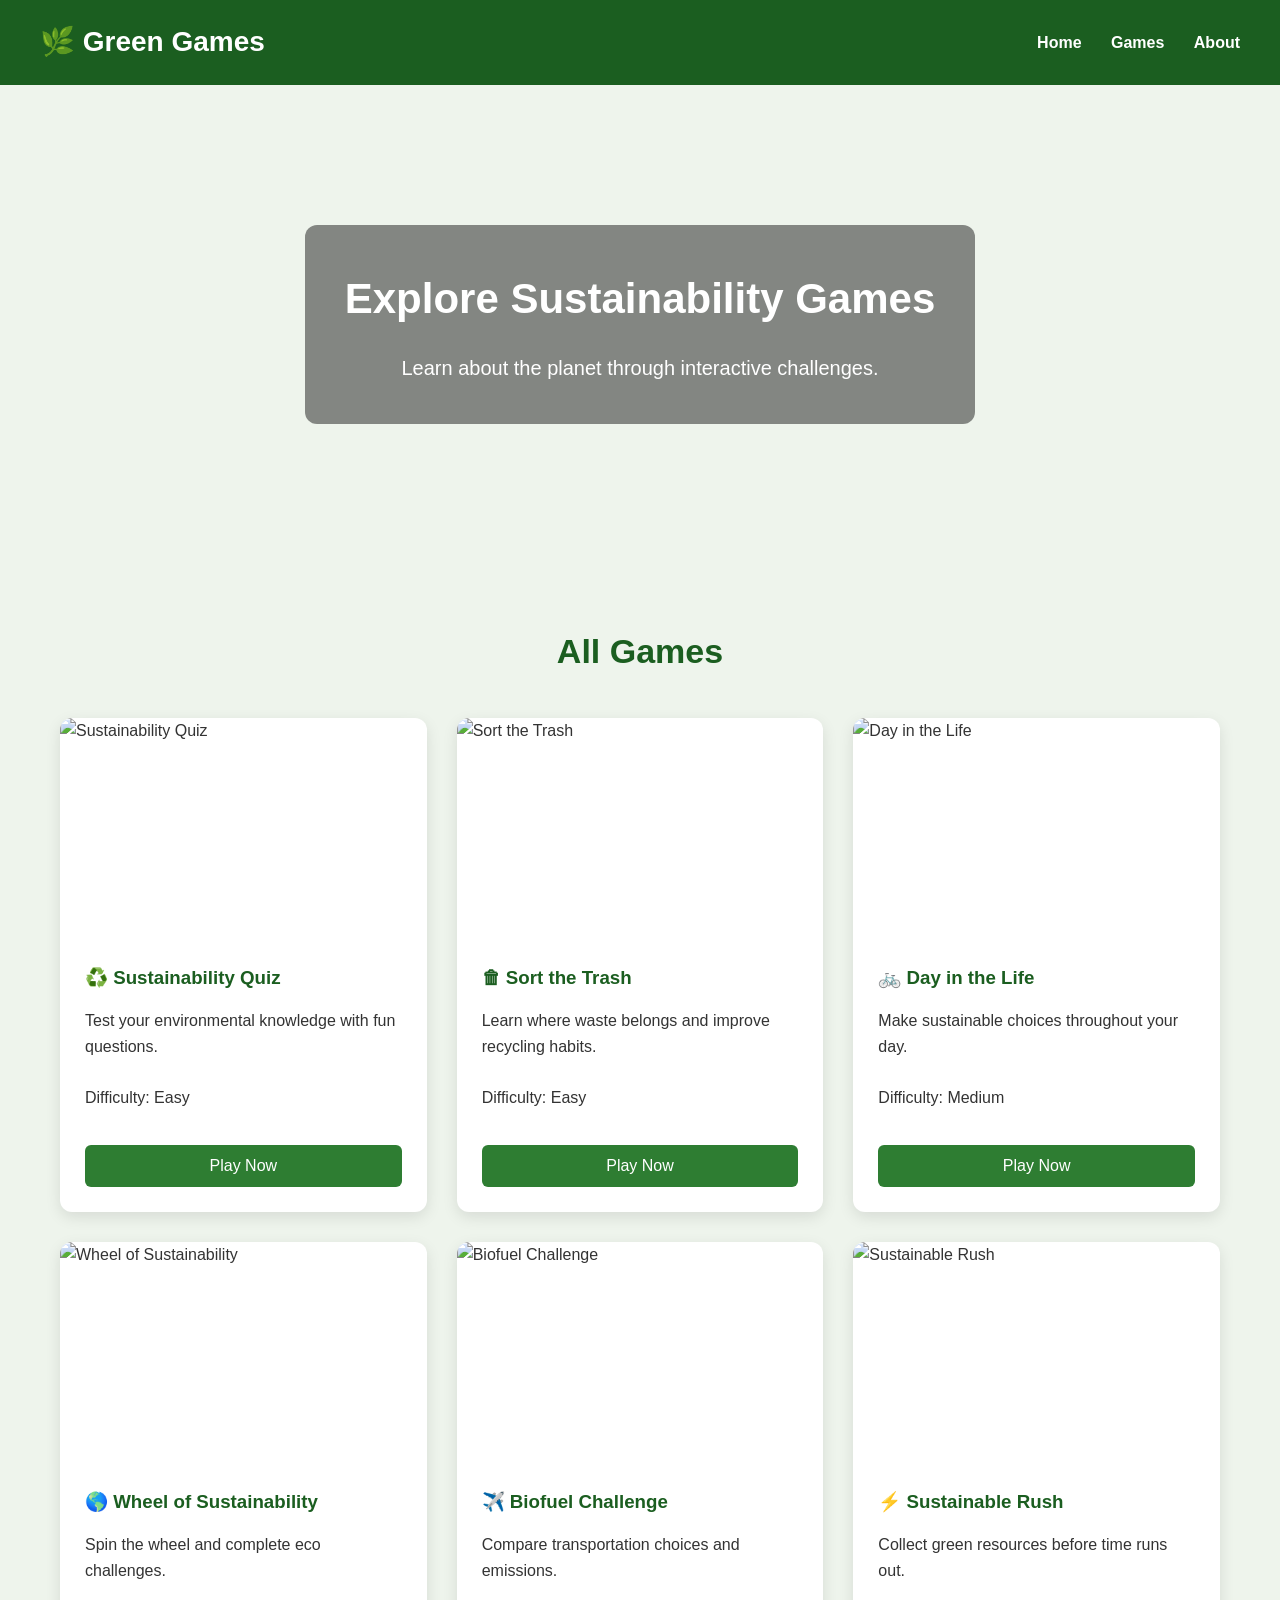
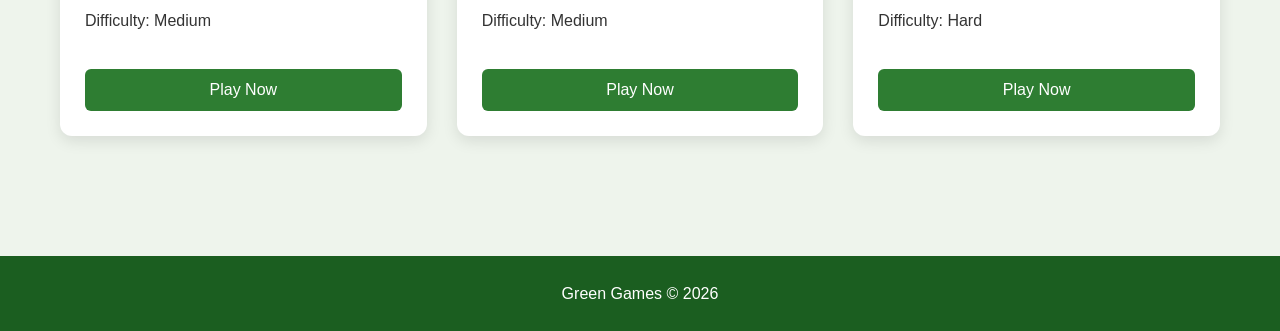
==== games.html @ 6623ba5f "Create dedicated games showcase page" ====
<!DOCTYPE html>
<html lang="en">

<head>

<meta charset="UTF-8">

<meta name="viewport" content="width=device-width, initial-scale=1.0">

<title>Games | Green Games</title>

<link rel="stylesheet" href="css/style.css">

</head>


<body>


<header>

<div class="container">

<h1>🌿 Green Games</h1>


<nav>

<a href="index.html">
Home
</a>

<a href="games.html">
Games
</a>

<a href="#">
About
</a>

</nav>


</div>

</header>





<section class="hero">

<div class="hero-overlay">


<h2>Explore Sustainability Games</h2>


<p>
Learn about the planet through interactive challenges.
</p>


</div>

</section>





<section class="games">


<h2>All Games</h2>



<div class="game-grid">



<!-- Sustainability Quiz -->

<div class="card">

<img src="https://images.unsplash.com/photo-1508514177221-188b1cf16e9d?w=800"
alt="Sustainability Quiz">


<div class="card-content">

<h3>♻️ Sustainability Quiz</h3>

<p>
Test your environmental knowledge with fun questions.
</p>


<p>
Difficulty: Easy
</p>


<a href="games/sustainability-quiz.html">

<button>
Play Now
</button>

</a>


</div>

</div>





<!-- Sort the Trash -->

<div class="card">

<img src="https://images.unsplash.com/photo-1605600659873-d808a13e4d2a?w=800"
alt="Sort the Trash">


<div class="card-content">


<h3>🗑 Sort the Trash</h3>


<p>
Learn where waste belongs and improve recycling habits.
</p>


<p>
Difficulty: Easy
</p>


<a href="games/sort-trash.html">

<button>
Play Now
</button>

</a>


</div>

</div>





<!-- Day in the Life -->

<div class="card">

<img src="https://images.unsplash.com/photo-1516939884455-1445c8652f83?w=800"
alt="Day in the Life">


<div class="card-content">


<h3>🚲 Day in the Life</h3>


<p>
Make sustainable choices throughout your day.
</p>


<p>
Difficulty: Medium
</p>


<a href="games/day-life.html">

<button>
Play Now
</button>

</a>


</div>

</div>






<!-- Wheel -->

<div class="card">

<img src="https://images.unsplash.com/photo-1469474968028-56623f02e42e?w=800"
alt="Wheel of Sustainability">


<div class="card-content">


<h3>🌎 Wheel of Sustainability</h3>


<p>
Spin the wheel and complete eco challenges.
</p>


<p>
Difficulty: Medium
</p>


<a href="games/sustainability-wheel.html">

<button>
Play Now
</button>

</a>


</div>

</div>






<!-- Biofuel -->

<div class="card">

<img src="https://images.unsplash.com/photo-1473341304170-971dccb5ac1e?w=800"
alt="Biofuel Challenge">


<div class="card-content">


<h3>✈️ Biofuel Challenge</h3>


<p>
Compare transportation choices and emissions.
</p>


<p>
Difficulty: Medium
</p>


<a href="games/biofuel-challenge.html">

<button>
Play Now
</button>

</a>


</div>

</div>







<!-- Sustainable Rush -->

<div class="card">

<img src="https://images.unsplash.com/photo-1500530855697-b586d89ba3ee?w=800"
alt="Sustainable Rush">


<div class="card-content">


<h3>⚡ Sustainable Rush</h3>


<p>
Collect green resources before time runs out.
</p>


<p>
Difficulty: Hard
</p>


<a href="games/sustainable-rush.html">

<button>
Play Now
</button>

</a>


</div>

</div>




</div>


</section>





<footer>

Green Games © 2026

</footer>



</body>

</html>
---- css/style.css ----
/* RESET */

* {

    margin:0;

    padding:0;

    box-sizing:border-box;

}



body {

    font-family:Arial, Helvetica, sans-serif;

    background:#eef4ec;

    color:#333;

    line-height:1.6;

}



/* HEADER */

header {

    background:#1b5e20;

    color:white;

    padding:20px 40px;

    position:sticky;

    top:0;

    z-index:1000;

}



.container {

    display:flex;

    justify-content:space-between;

    align-items:center;

}



header h1 {

    font-size:28px;

}



nav a {

    color:white;

    text-decoration:none;

    margin-left:25px;

    font-weight:bold;

}



nav a:hover {

    color:#c8f7c5;

}



/* HERO */

.hero {

    background-image:url('https://images.unsplash.com/photo-1441974231531-c6227db76b6e?w=1600');

    background-size:cover;

    background-position:center;

    text-align:center;

    padding:140px 20px;

    color:white;

}



.hero-overlay {

    background:rgba(0,0,0,.45);

    display:inline-block;

    padding:40px;

    border-radius:12px;

}



.hero h2 {

    font-size:42px;

    margin-bottom:20px;

}



.hero p {

    font-size:20px;

    max-width:700px;

}



.hero-button {

    display:inline-block;

    margin-top:25px;

    padding:14px 30px;

    background:#2e7d32;

    color:white;

    text-decoration:none;

    border-radius:8px;

    font-weight:bold;

}



.hero-button:hover {

    background:#1b5e20;

}



/* GAMES SECTION */

.games {

    padding:60px;

}



.games h2 {

    text-align:center;

    color:#1b5e20;

    font-size:34px;

    margin-bottom:40px;

}



.game-grid {

    display:grid;

    grid-template-columns:repeat(auto-fit,minmax(280px,1fr));

    gap:30px;

}



/* GAME CARDS */

.card {

    background:white;

    border-radius:12px;

    overflow:hidden;

    box-shadow:0 5px 15px rgba(0,0,0,.1);

    transition:.3s;

}



.card:hover {

    transform:translateY(-8px);

    box-shadow:0 10px 20px rgba(0,0,0,.15);

}



.card img {

    width:100%;

    height:220px;

    object-fit:cover;

    display:block;

}



.card-content {

    padding:25px;

}



.card h3 {

    color:#1b5e20;

    margin-bottom:15px;

}



.card p {

    margin-bottom:25px;

}



/* BUTTONS */

button {

    width:100%;

    background:#2e7d32;

    color:white;

    border:none;

    padding:12px 25px;

    border-radius:6px;

    cursor:pointer;

    font-size:16px;

    margin-top:10px;

}



button:hover {

    background:#1b5e20;

}



button:disabled {

    cursor:not-allowed;

}



/* ABOUT SECTION */

.about {

    background:white;

    text-align:center;

    padding:60px 20px;

}



.about h2 {

    color:#1b5e20;

    margin-bottom:20px;

}



.about p {

    max-width:800px;

    margin:auto;

}



/* QUIZ GAME */

.quiz {

    padding:60px 20px;

    text-align:center;

}



.quiz-box {

    max-width:700px;

    margin:auto;

    background:white;

    padding:40px;

    border-radius:12px;

    box-shadow:0 5px 15px rgba(0,0,0,.1);

}



#progress {

    color:#2e7d32;

    margin-bottom:20px;

    font-size:18px;

}



#question {

    color:#1b5e20;

    margin-bottom:30px;

}



#answers button {

    display:block;

    width:80%;

    margin:15px auto;

}



#result {

    margin:25px;

    font-size:20px;

    font-weight:bold;

    color:#1b5e20;

}



/* FOOTER */

footer {

    background:#1b5e20;

    color:white;

    text-align:center;

    padding:25px;

    margin-top:60px;

}



/* MOBILE DESIGN */

@media(max-width:700px){


    .container {

        flex-direction:column;

        gap:15px;

    }



    nav a {

        margin:0 10px;

    }



    .hero {

        padding:100px 20px;

    }



    .hero h2 {

        font-size:32px;

    }



    .games {

        padding:30px 20px;

    }



    .quiz-box {

        padding:25px;

    }


}#score {

    color:#555;

    margin-bottom:20px;

}/* SORT THE TRASH GAME */


#trash-score {

    color:#2e7d32;

    margin-bottom:20px;

}



#trash-item {

    color:#1b5e20;

    font-size:32px;

    margin-bottom:20px;

}



.trash-question {

    font-size:20px;

    margin-bottom:25px;

}



#trash-image {

    font-size:90px;

    margin:30px;

}



#trash-options button {

    display:block;

    width:80%;

    margin:15px auto;

}



#trash-result {

    margin:25px;

    font-size:20px;

    font-weight:bold;

    color:#1b5e20;

}/* DAY IN THE LIFE GAME */


#day-title {

    color:#1b5e20;

    margin-bottom:20px;

}



#day-question {

    font-size:20px;

    margin-bottom:30px;

}



#day-options button {

    display:block;

    width:80%;

    margin:15px auto;

}



#day-score {

    color:#2e7d32;

    margin-bottom:20px;

}



#day-result {

    margin:25px;

    font-weight:bold;

    font-size:20px;

}/* WHEEL GAME */


#wheel {

width:200px;

height:200px;

margin:30px auto;

border-radius:50%;

background:

conic-gradient(

#66bb6a,

#ffee58,

#42a5f5,

#ef5350,

#66bb6a

);


display:flex;

align-items:center;

justify-content:center;

font-size:70px;

border:8px solid #1b5e20;

}



.spin-animation {

animation:spin 1s ease;

}



@keyframes spin {


from {

transform:rotate(0deg);

}


to {

transform:rotate(720deg);

}


}



#wheel-score {

color:#2e7d32;

margin-bottom:20px;

}



#challenge {

color:#1b5e20;

margin:25px;

}/* BIOFUEL GAME */


#fuel-score {

color:#2e7d32;

margin-bottom:20px;

}



#fuel-question {

color:#1b5e20;

margin-bottom:25px;

}



#fuel-options button {

display:block;

width:80%;

margin:15px auto;

}



#fuel-result {

font-size:20px;

font-weight:bold;

margin:25px;

}/* SUSTAINABLE RUSH */


#rush-score,
#rush-time {

color:#2e7d32;

margin-bottom:15px;

}



#rush-area {

position:relative;

height:350px;

background:#eef4ec;

border-radius:12px;

overflow:hidden;

margin:25px 0;

}



.rush-good,
.rush-bad {

position:absolute;

font-size:45px;

cursor:pointer;

animation:float 1.5s linear;

}



@keyframes float {


from {

transform:translateY(0);

}


to {

transform:translateY(-20px);

}


}



#rush-result {

font-size:22px;

font-weight:bold;

margin:20px;

}.card a {

    text-decoration:none;

}



.card button {

    margin-top:10px;

}
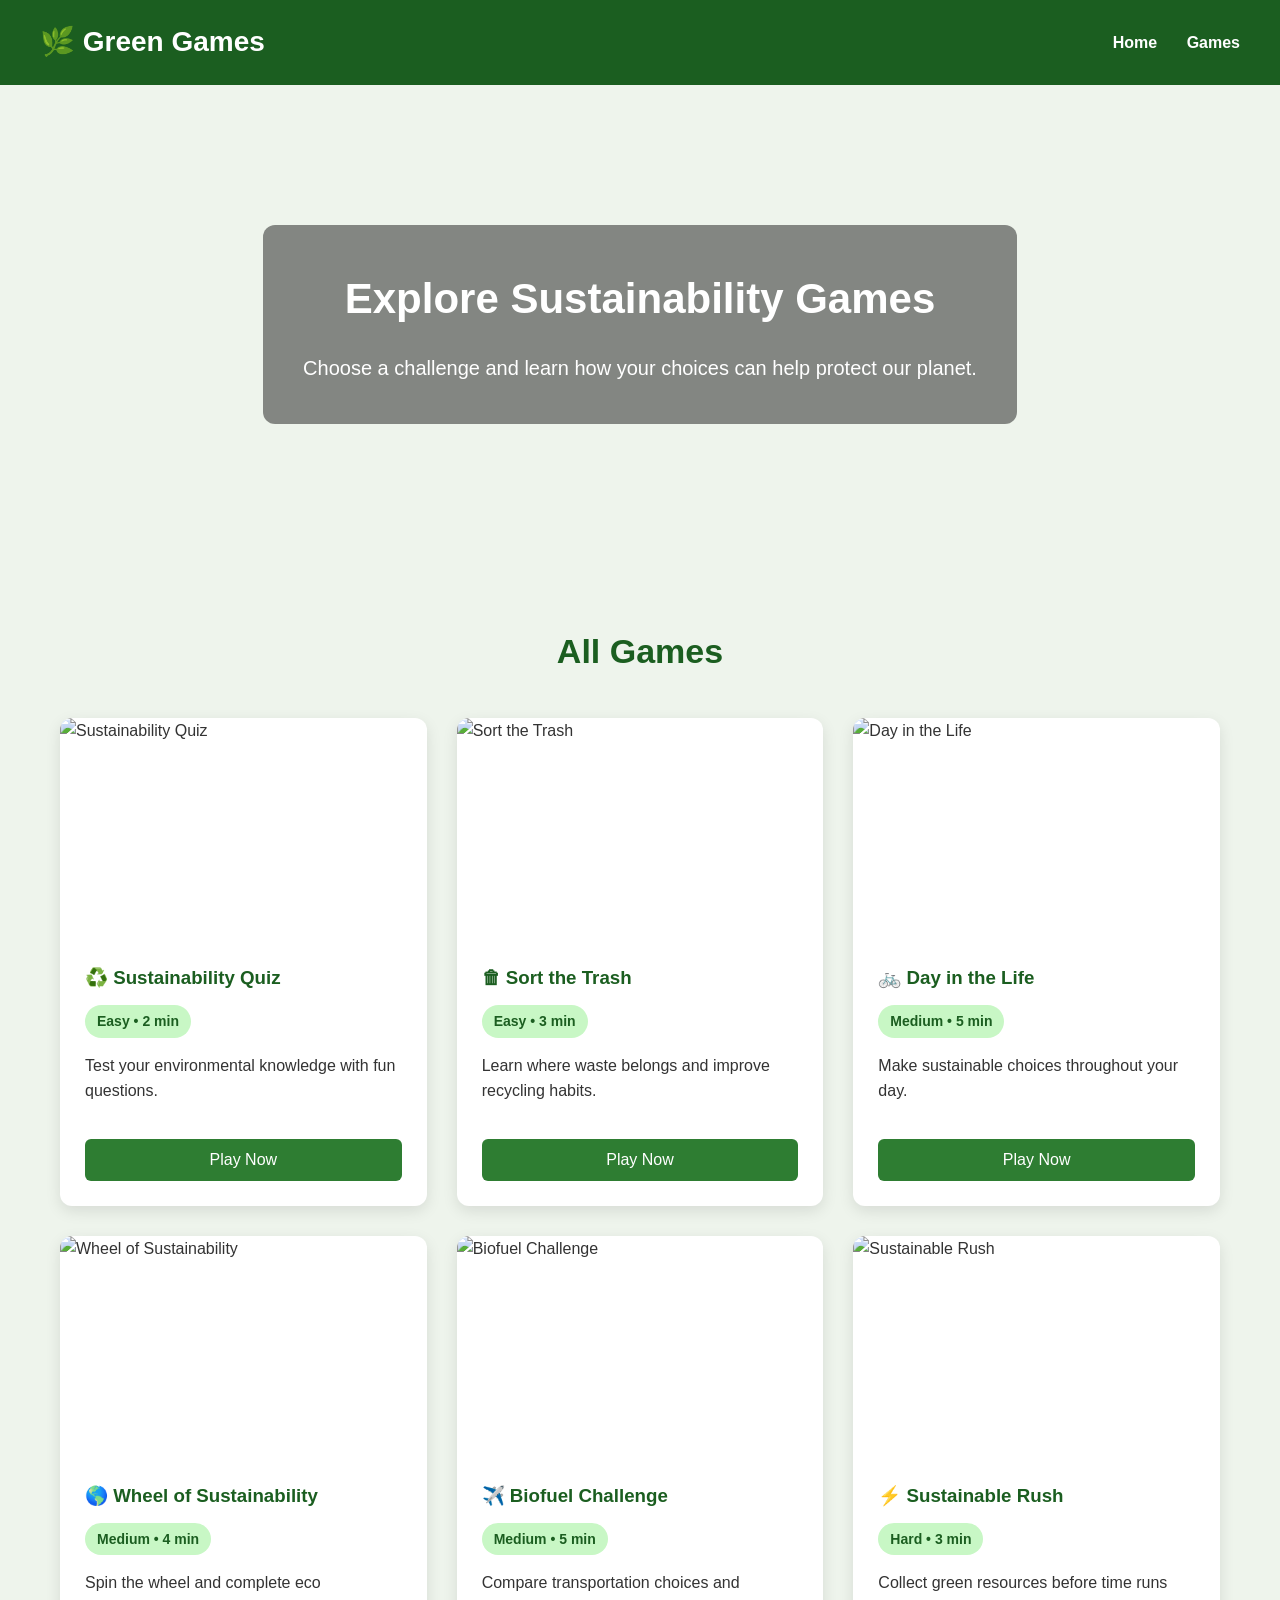
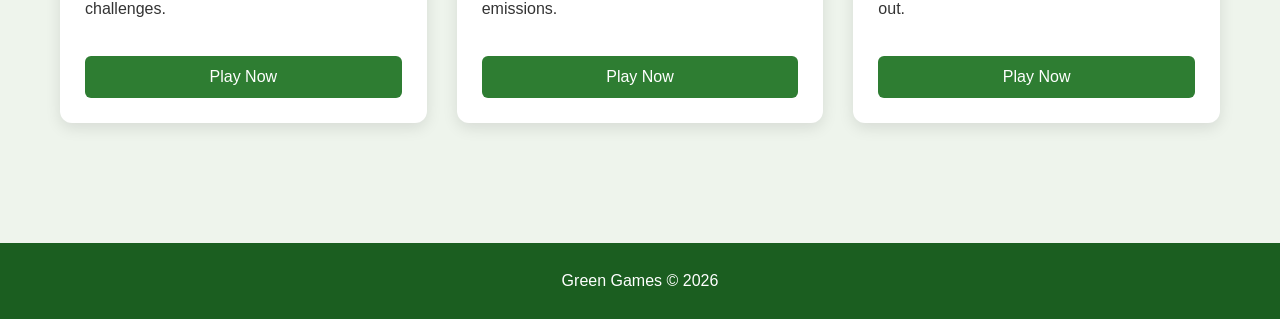
==== commit b7cff879: "Complete all sustainability games and tracking" ====
--- a/games.html
+++ b/games.html
@@ -30,14 +30,11 @@
 Home
 </a>
 
+
 <a href="games.html">
 Games
 </a>
 
-<a href="#">
-About
-</a>
-
 </nav>
 
 
@@ -51,18 +48,22 @@
 
 <section class="hero">
 
+
 <div class="hero-overlay">
 
 
-<h2>Explore Sustainability Games</h2>
-
-
-<p>
-Learn about the planet through interactive challenges.
-</p>
-
-
-</div>
+<h2>
+Explore Sustainability Games
+</h2>
+
+
+<p>
+Choose a challenge and learn how your choices can help protect our planet.
+</p>
+
+
+</div>
+
 
 </section>
 
@@ -70,10 +71,14 @@
 
 
 
+
+
 <section class="games">
 
 
-<h2>All Games</h2>
+<h2>
+All Games
+</h2>
 
 
 
@@ -81,9 +86,13 @@
 
 
 
+
+
+
 <!-- Sustainability Quiz -->
 
 <div class="card">
+
 
 <img src="https://images.unsplash.com/photo-1508514177221-188b1cf16e9d?w=800"
 alt="Sustainability Quiz">
@@ -91,18 +100,22 @@
 
 <div class="card-content">
 
-<h3>♻️ Sustainability Quiz</h3>
+
+<h3>
+♻️ Sustainability Quiz
+</h3>
+
+
+<span class="badge">
+Easy • 2 min
+</span>
+
 
 <p>
 Test your environmental knowledge with fun questions.
 </p>
 
 
-<p>
-Difficulty: Easy
-</p>
-
-
 <a href="games/sustainability-quiz.html">
 
 <button>
@@ -114,7 +127,11 @@
 
 </div>
 
-</div>
+
+</div>
+
+
+
 
 
 
@@ -123,6 +140,7 @@
 <!-- Sort the Trash -->
 
 <div class="card">
+
 
 <img src="https://images.unsplash.com/photo-1605600659873-d808a13e4d2a?w=800"
 alt="Sort the Trash">
@@ -131,7 +149,14 @@
 <div class="card-content">
 
 
-<h3>🗑 Sort the Trash</h3>
+<h3>
+🗑 Sort the Trash
+</h3>
+
+
+<span class="badge">
+Easy • 3 min
+</span>
 
 
 <p>
@@ -139,11 +164,6 @@
 </p>
 
 
-<p>
-Difficulty: Easy
-</p>
-
-
 <a href="games/sort-trash.html">
 
 <button>
@@ -155,7 +175,11 @@
 
 </div>
 
-</div>
+
+</div>
+
+
+
 
 
 
@@ -164,6 +188,7 @@
 <!-- Day in the Life -->
 
 <div class="card">
+
 
 <img src="https://images.unsplash.com/photo-1516939884455-1445c8652f83?w=800"
 alt="Day in the Life">
@@ -172,7 +197,14 @@
 <div class="card-content">
 
 
-<h3>🚲 Day in the Life</h3>
+<h3>
+🚲 Day in the Life
+</h3>
+
+
+<span class="badge">
+Medium • 5 min
+</span>
 
 
 <p>
@@ -180,11 +212,6 @@
 </p>
 
 
-<p>
-Difficulty: Medium
-</p>
-
-
 <a href="games/day-life.html">
 
 <button>
@@ -196,16 +223,20 @@
 
 </div>
 
-</div>
-
-
-
-
-
-
-<!-- Wheel -->
-
-<div class="card">
+
+</div>
+
+
+
+
+
+
+
+
+<!-- Wheel of Sustainability -->
+
+<div class="card">
+
 
 <img src="https://images.unsplash.com/photo-1469474968028-56623f02e42e?w=800"
 alt="Wheel of Sustainability">
@@ -214,7 +245,14 @@
 <div class="card-content">
 
 
-<h3>🌎 Wheel of Sustainability</h3>
+<h3>
+🌎 Wheel of Sustainability
+</h3>
+
+
+<span class="badge">
+Medium • 4 min
+</span>
 
 
 <p>
@@ -222,11 +260,6 @@
 </p>
 
 
-<p>
-Difficulty: Medium
-</p>
-
-
 <a href="games/sustainability-wheel.html">
 
 <button>
@@ -238,16 +271,20 @@
 
 </div>
 
-</div>
-
-
-
-
-
-
-<!-- Biofuel -->
-
-<div class="card">
+
+</div>
+
+
+
+
+
+
+
+
+<!-- Biofuel Challenge -->
+
+<div class="card">
+
 
 <img src="https://images.unsplash.com/photo-1473341304170-971dccb5ac1e?w=800"
 alt="Biofuel Challenge">
@@ -256,7 +293,14 @@
 <div class="card-content">
 
 
-<h3>✈️ Biofuel Challenge</h3>
+<h3>
+✈️ Biofuel Challenge
+</h3>
+
+
+<span class="badge">
+Medium • 5 min
+</span>
 
 
 <p>
@@ -264,11 +308,6 @@
 </p>
 
 
-<p>
-Difficulty: Medium
-</p>
-
-
 <a href="games/biofuel-challenge.html">
 
 <button>
@@ -280,7 +319,9 @@
 
 </div>
 
-</div>
+
+</div>
+
 
 
 
@@ -291,6 +332,7 @@
 <!-- Sustainable Rush -->
 
 <div class="card">
+
 
 <img src="https://images.unsplash.com/photo-1500530855697-b586d89ba3ee?w=800"
 alt="Sustainable Rush">
@@ -299,7 +341,14 @@
 <div class="card-content">
 
 
-<h3>⚡ Sustainable Rush</h3>
+<h3>
+⚡ Sustainable Rush
+</h3>
+
+
+<span class="badge">
+Hard • 3 min
+</span>
 
 
 <p>
@@ -307,11 +356,6 @@
 </p>
 
 
-<p>
-Difficulty: Hard
-</p>
-
-
 <a href="games/sustainable-rush.html">
 
 <button>
@@ -323,7 +367,9 @@
 
 </div>
 
-</div>
+
+</div>
+
 
 
 
@@ -337,6 +383,7 @@
 
 
 
+
 <footer>
 
 Green Games © 2026
--- a/css/style.css
+++ b/css/style.css
@@ -1,15 +1,10 @@
 /* RESET */
 
 * {
-
     margin:0;
-
     padding:0;
-
     box-sizing:border-box;
-
-}
-
+}
 
 
 body {
@@ -25,7 +20,6 @@
 }
 
 
-
 /* HEADER */
 
 header {
@@ -45,7 +39,6 @@
 }
 
 
-
 .container {
 
     display:flex;
@@ -57,7 +50,6 @@
 }
 
 
-
 header h1 {
 
     font-size:28px;
@@ -65,7 +57,6 @@
 }
 
 
-
 nav a {
 
     color:white;
@@ -79,7 +70,6 @@
 }
 
 
-
 nav a:hover {
 
     color:#c8f7c5;
@@ -107,7 +97,6 @@
 }
 
 
-
 .hero-overlay {
 
     background:rgba(0,0,0,.45);
@@ -118,8 +107,9 @@
 
     border-radius:12px;
 
-}
-
+    max-width:800px;
+
+}
 
 
 .hero h2 {
@@ -131,208 +121,450 @@
 }
 
 
-
 .hero p {
 
     font-size:20px;
 
+}
+
+
+
+.hero-button {
+
+    display:inline-block;
+
+    margin-top:25px;
+
+    padding:14px 30px;
+
+    background:#2e7d32;
+
+    color:white;
+
+    text-decoration:none;
+
+    border-radius:8px;
+
+    font-weight:bold;
+
+}
+
+
+.hero-button:hover {
+
+    background:#1b5e20;
+
+}
+
+
+
+/* GAMES SECTION */
+
+.games {
+
+    padding:60px;
+
+}
+
+
+.games h2 {
+
+    text-align:center;
+
+    color:#1b5e20;
+
+    font-size:34px;
+
+    margin-bottom:40px;
+
+}
+
+
+
+.game-grid {
+
+    display:grid;
+
+    grid-template-columns:repeat(auto-fit,minmax(280px,1fr));
+
+    gap:30px;
+
+}
+
+
+
+/* GAME CARDS */
+
+.card {
+
+    background:white;
+
+    border-radius:12px;
+
+    overflow:hidden;
+
+    box-shadow:0 5px 15px rgba(0,0,0,.1);
+
+    transition:.3s;
+
+}
+
+
+.card:hover {
+
+    transform:translateY(-8px);
+
+    box-shadow:0 10px 20px rgba(0,0,0,.15);
+
+}
+
+
+.card img {
+
+    width:100%;
+
+    height:220px;
+
+    object-fit:cover;
+
+    display:block;
+
+}
+
+
+
+.card-content {
+
+    padding:25px;
+
+}
+
+
+
+.card h3 {
+
+    color:#1b5e20;
+
+    margin-bottom:12px;
+
+}
+
+
+
+.card p {
+
+    margin:15px 0 25px;
+
+}
+
+
+
+/* GAME BADGES */
+
+.badge {
+
+    display:inline-block;
+
+    background:#c8f7c5;
+
+    color:#1b5e20;
+
+    padding:5px 12px;
+
+    border-radius:20px;
+
+    font-size:14px;
+
+    font-weight:bold;
+
+}
+
+
+
+/* BUTTONS */
+
+button {
+
+    width:100%;
+
+    background:#2e7d32;
+
+    color:white;
+
+    border:none;
+
+    padding:12px 25px;
+
+    border-radius:6px;
+
+    cursor:pointer;
+
+    font-size:16px;
+
+    margin-top:10px;
+
+}
+
+
+button:hover {
+
+    background:#1b5e20;
+
+}
+
+
+button:disabled {
+
+    cursor:not-allowed;
+
+}
+
+
+
+.card a {
+
+    text-decoration:none;
+
+}
+
+
+
+
+/* PROGRESS SECTION */
+
+.progress-box {
+
+    padding:60px 20px;
+
+    text-align:center;
+
+}
+
+
+
+.progress-box h2 {
+
+    color:#1b5e20;
+
+    margin-bottom:30px;
+
+}
+
+
+
+.progress-card {
+
+    background:white;
+
+    max-width:500px;
+
+    margin:auto;
+
+    padding:30px;
+
+    border-radius:12px;
+
+    box-shadow:0 5px 15px rgba(0,0,0,.1);
+
+}
+
+
+
+.progress-card h3 {
+
+    color:#1b5e20;
+
+    margin-bottom:15px;
+
+}
+
+
+
+/* ABOUT SECTION */
+
+.about {
+
+    background:white;
+
+    text-align:center;
+
+    padding:60px 20px;
+
+}
+
+
+.about h2 {
+
+    color:#1b5e20;
+
+    margin-bottom:20px;
+
+}
+
+
+.about p {
+
+    max-width:800px;
+
+    margin:auto;
+
+}
+
+
+
+/* QUIZ GAME */
+
+.quiz {
+
+    padding:60px 20px;
+
+    text-align:center;
+
+}
+
+
+
+.quiz-box {
+
     max-width:700px;
 
-}
-
-
-
-.hero-button {
-
-    display:inline-block;
-
-    margin-top:25px;
-
-    padding:14px 30px;
-
-    background:#2e7d32;
-
-    color:white;
-
-    text-decoration:none;
-
-    border-radius:8px;
+    margin:auto;
+
+    background:white;
+
+    padding:40px;
+
+    border-radius:12px;
+
+    box-shadow:0 5px 15px rgba(0,0,0,.1);
+
+}
+
+
+
+#progress {
+
+    color:#2e7d32;
+
+    margin-bottom:20px;
+
+    font-size:18px;
+
+}
+
+
+#score {
+
+    color:#555;
+
+    margin-bottom:20px;
+
+}
+
+
+
+#question {
+
+    color:#1b5e20;
+
+    margin-bottom:30px;
+
+}
+
+
+#answers button {
+
+    display:block;
+
+    width:80%;
+
+    margin:15px auto;
+
+}
+
+
+#result {
+
+    margin:25px;
+
+    font-size:20px;
 
     font-weight:bold;
 
-}
-
-
-
-.hero-button:hover {
-
-    background:#1b5e20;
-
-}
-
-
-
-/* GAMES SECTION */
-
-.games {
-
-    padding:60px;
-
-}
-
-
-
-.games h2 {
-
-    text-align:center;
-
-    color:#1b5e20;
-
-    font-size:34px;
-
-    margin-bottom:40px;
-
-}
-
-
-
-.game-grid {
-
-    display:grid;
-
-    grid-template-columns:repeat(auto-fit,minmax(280px,1fr));
-
-    gap:30px;
-
-}
-
-
-
-/* GAME CARDS */
-
-.card {
-
-    background:white;
-
-    border-radius:12px;
-
-    overflow:hidden;
-
-    box-shadow:0 5px 15px rgba(0,0,0,.1);
-
-    transition:.3s;
-
-}
-
-
-
-.card:hover {
-
-    transform:translateY(-8px);
-
-    box-shadow:0 10px 20px rgba(0,0,0,.15);
-
-}
-
-
-
-.card img {
-
-    width:100%;
-
-    height:220px;
-
-    object-fit:cover;
+    color:#1b5e20;
+
+}
+
+
+
+/* SORT THE TRASH GAME */
+
+#trash-score {
+
+    color:#2e7d32;
+
+    margin-bottom:20px;
+
+}
+
+
+#trash-item {
+
+    color:#1b5e20;
+
+    font-size:32px;
+
+    margin-bottom:20px;
+
+}
+
+
+.trash-question {
+
+    font-size:20px;
+
+    margin-bottom:25px;
+
+}
+
+
+#trash-image {
+
+    font-size:90px;
+
+    margin:30px;
+
+}
+
+
+#trash-options button {
 
     display:block;
 
-}
-
-
-
-.card-content {
-
-    padding:25px;
-
-}
-
-
-
-.card h3 {
-
-    color:#1b5e20;
-
-    margin-bottom:15px;
-
-}
-
-
-
-.card p {
-
-    margin-bottom:25px;
-
-}
-
-
-
-/* BUTTONS */
-
-button {
-
-    width:100%;
-
-    background:#2e7d32;
-
-    color:white;
-
-    border:none;
-
-    padding:12px 25px;
-
-    border-radius:6px;
-
-    cursor:pointer;
-
-    font-size:16px;
-
-    margin-top:10px;
-
-}
-
-
-
-button:hover {
-
-    background:#1b5e20;
-
-}
-
-
-
-button:disabled {
-
-    cursor:not-allowed;
-
-}
-
-
-
-/* ABOUT SECTION */
-
-.about {
-
-    background:white;
-
-    text-align:center;
-
-    padding:60px 20px;
-
-}
-
-
-
-.about h2 {
+    width:80%;
+
+    margin:15px auto;
+
+}
+
+
+#trash-result {
+
+    margin:25px;
+
+    font-size:20px;
+
+    font-weight:bold;
+
+    color:#1b5e20;
+
+}
+
+
+
+/* DAY IN THE LIFE */
+
+#day-title {
 
     color:#1b5e20;
 
@@ -341,332 +573,84 @@
 }
 
 
-
-.about p {
-
-    max-width:800px;
-
-    margin:auto;
-
-}
-
-
-
-/* QUIZ GAME */
-
-.quiz {
-
-    padding:60px 20px;
-
-    text-align:center;
-
-}
-
-
-
-.quiz-box {
-
-    max-width:700px;
-
-    margin:auto;
-
-    background:white;
-
-    padding:40px;
-
-    border-radius:12px;
-
-    box-shadow:0 5px 15px rgba(0,0,0,.1);
-
-}
-
-
-
-#progress {
+#day-question {
+
+    font-size:20px;
+
+    margin-bottom:30px;
+
+}
+
+
+#day-options button {
+
+    display:block;
+
+    width:80%;
+
+    margin:15px auto;
+
+}
+
+
+#day-score {
 
     color:#2e7d32;
 
     margin-bottom:20px;
 
-    font-size:18px;
-
-}
-
-
-
-#question {
-
-    color:#1b5e20;
-
-    margin-bottom:30px;
-
-}
-
-
-
-#answers button {
-
-    display:block;
-
-    width:80%;
-
-    margin:15px auto;
-
-}
-
-
-
-#result {
+}
+
+
+#day-result {
 
     margin:25px;
 
+    font-weight:bold;
+
     font-size:20px;
 
-    font-weight:bold;
-
-    color:#1b5e20;
-
-}
-
-
-
-/* FOOTER */
-
-footer {
-
-    background:#1b5e20;
-
-    color:white;
-
-    text-align:center;
-
-    padding:25px;
-
-    margin-top:60px;
-
-}
-
-
-
-/* MOBILE DESIGN */
-
-@media(max-width:700px){
-
-
-    .container {
-
-        flex-direction:column;
-
-        gap:15px;
-
-    }
-
-
-
-    nav a {
-
-        margin:0 10px;
-
-    }
-
-
-
-    .hero {
-
-        padding:100px 20px;
-
-    }
-
-
-
-    .hero h2 {
-
-        font-size:32px;
-
-    }
-
-
-
-    .games {
-
-        padding:30px 20px;
-
-    }
-
-
-
-    .quiz-box {
-
-        padding:25px;
-
-    }
-
-
-}#score {
-
-    color:#555;
-
-    margin-bottom:20px;
-
-}/* SORT THE TRASH GAME */
-
-
-#trash-score {
-
-    color:#2e7d32;
-
-    margin-bottom:20px;
-
-}
-
-
-
-#trash-item {
-
-    color:#1b5e20;
-
-    font-size:32px;
-
-    margin-bottom:20px;
-
-}
-
-
-
-.trash-question {
-
-    font-size:20px;
-
-    margin-bottom:25px;
-
-}
-
-
-
-#trash-image {
-
-    font-size:90px;
-
-    margin:30px;
-
-}
-
-
-
-#trash-options button {
-
-    display:block;
-
-    width:80%;
-
-    margin:15px auto;
-
-}
-
-
-
-#trash-result {
-
-    margin:25px;
-
-    font-size:20px;
-
-    font-weight:bold;
-
-    color:#1b5e20;
-
-}/* DAY IN THE LIFE GAME */
-
-
-#day-title {
-
-    color:#1b5e20;
-
-    margin-bottom:20px;
-
-}
-
-
-
-#day-question {
-
-    font-size:20px;
-
-    margin-bottom:30px;
-
-}
-
-
-
-#day-options button {
-
-    display:block;
-
-    width:80%;
-
-    margin:15px auto;
-
-}
-
-
-
-#day-score {
-
-    color:#2e7d32;
-
-    margin-bottom:20px;
-
-}
-
-
-
-#day-result {
-
-    margin:25px;
-
-    font-weight:bold;
-
-    font-size:20px;
-
-}/* WHEEL GAME */
-
+}
+
+
+
+/* WHEEL GAME */
 
 #wheel {
 
-width:200px;
-
-height:200px;
-
-margin:30px auto;
-
-border-radius:50%;
-
-background:
-
-conic-gradient(
-
-#66bb6a,
-
-#ffee58,
-
-#42a5f5,
-
-#ef5350,
-
-#66bb6a
-
-);
-
-
-display:flex;
-
-align-items:center;
-
-justify-content:center;
-
-font-size:70px;
-
-border:8px solid #1b5e20;
+    width:200px;
+
+    height:200px;
+
+    margin:30px auto;
+
+    border-radius:50%;
+
+    background:
+
+    conic-gradient(
+
+    #66bb6a,
+
+    #ffee58,
+
+    #42a5f5,
+
+    #ef5350,
+
+    #66bb6a
+
+    );
+
+    display:flex;
+
+    align-items:center;
+
+    justify-content:center;
+
+    font-size:70px;
+
+    border:8px solid #1b5e20;
 
 }
 
@@ -674,31 +658,26 @@
 
 .spin-animation {
 
-animation:spin 1s ease;
-
-}
-
+    animation:spin 1s ease;
+
+}
 
 
 @keyframes spin {
 
-
 from {
 
 transform:rotate(0deg);
 
 }
 
-
 to {
 
 transform:rotate(720deg);
 
 }
 
-
-}
-
+}
 
 
 #wheel-score {
@@ -710,15 +689,17 @@
 }
 
 
-
 #challenge {
 
 color:#1b5e20;
 
 margin:25px;
 
-}/* BIOFUEL GAME */
-
+}
+
+
+
+/* BIOFUEL GAME */
 
 #fuel-score {
 
@@ -729,7 +710,6 @@
 }
 
 
-
 #fuel-question {
 
 color:#1b5e20;
@@ -739,7 +719,6 @@
 }
 
 
-
 #fuel-options button {
 
 display:block;
@@ -751,7 +730,6 @@
 }
 
 
-
 #fuel-result {
 
 font-size:20px;
@@ -760,8 +738,11 @@
 
 margin:25px;
 
-}/* SUSTAINABLE RUSH */
-
+}
+
+
+
+/* SUSTAINABLE RUSH */
 
 #rush-score,
 #rush-time {
@@ -809,21 +790,18 @@
 
 @keyframes float {
 
-
 from {
 
 transform:translateY(0);
 
 }
 
-
 to {
 
 transform:translateY(-20px);
 
 }
 
-
 }
 
 
@@ -836,16 +814,80 @@
 
 margin:20px;
 
-}.card a {
-
-    text-decoration:none;
-
-}
-
-
-
-.card button {
-
-    margin-top:10px;
+}
+
+
+
+/* FOOTER */
+
+footer {
+
+    background:#1b5e20;
+
+    color:white;
+
+    text-align:center;
+
+    padding:25px;
+
+    margin-top:60px;
+
+}
+
+
+
+/* MOBILE DESIGN */
+
+@media(max-width:700px){
+
+
+    .container {
+
+        flex-direction:column;
+
+        gap:15px;
+
+    }
+
+
+
+    nav a {
+
+        margin:0 10px;
+
+    }
+
+
+
+    .hero {
+
+        padding:100px 20px;
+
+    }
+
+
+
+    .hero h2 {
+
+        font-size:32px;
+
+    }
+
+
+
+    .games {
+
+        padding:30px 20px;
+
+    }
+
+
+
+    .quiz-box {
+
+        padding:25px;
+
+    }
+
 
 }
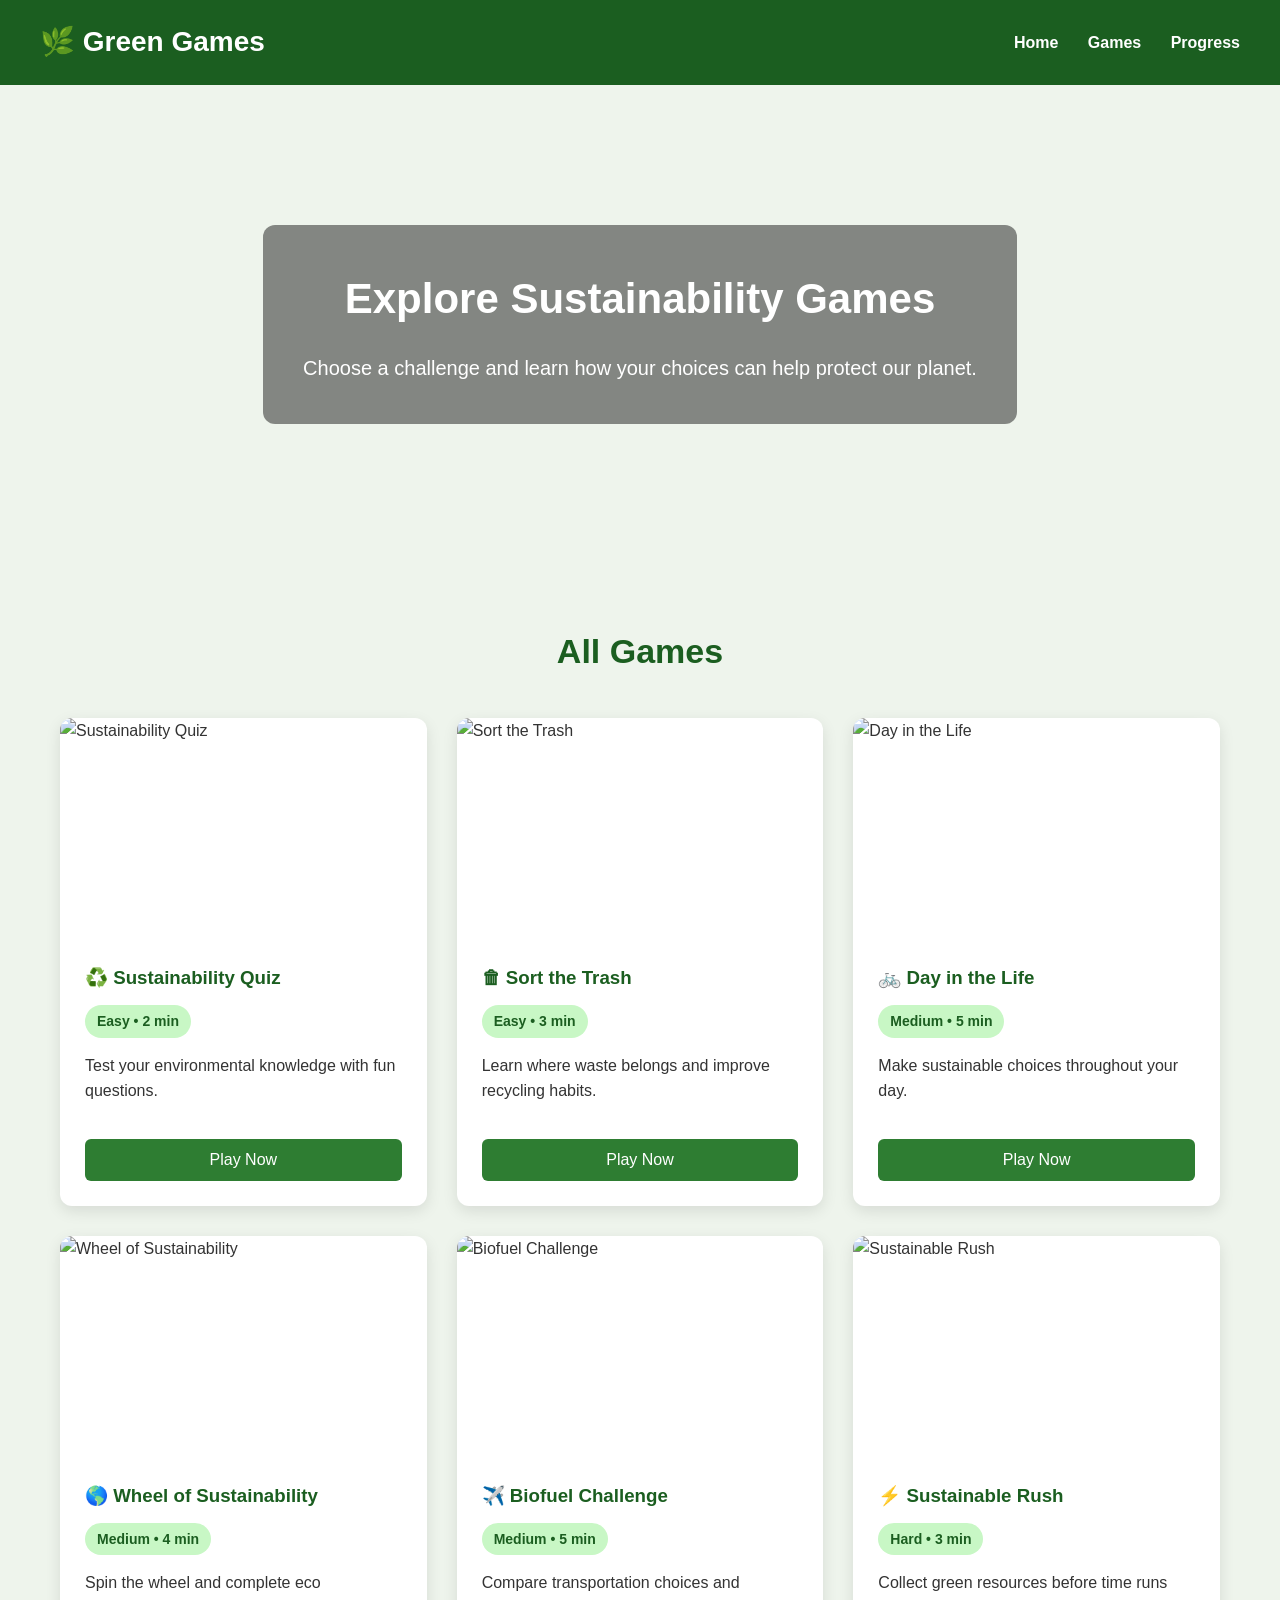
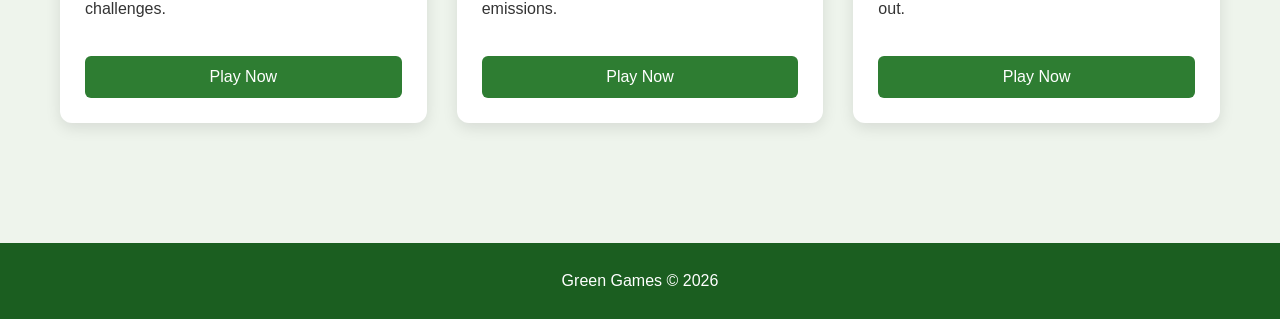
==== commit 0025e2ce: "progress for all games fixed" ====
--- a/games.html
+++ b/games.html
@@ -30,9 +30,12 @@
 Home
 </a>
 
-
 <a href="games.html">
 Games
+</a>
+
+<a href="progress.html">
+Progress
 </a>
 
 </nav>
--- a/css/style.css
+++ b/css/style.css
@@ -20,6 +20,7 @@
 }
 
 
+
 /* HEADER */
 
 header {
@@ -57,6 +58,7 @@
 }
 
 
+
 nav a {
 
     color:white;
@@ -158,7 +160,7 @@
 
 
 
-/* GAMES SECTION */
+/* GAMES */
 
 .games {
 
@@ -193,7 +195,7 @@
 
 
 
-/* GAME CARDS */
+/* CARDS */
 
 .card {
 
@@ -219,6 +221,7 @@
 }
 
 
+
 .card img {
 
     width:100%;
@@ -240,7 +243,6 @@
 }
 
 
-
 .card h3 {
 
     color:#1b5e20;
@@ -259,7 +261,15 @@
 
 
 
-/* GAME BADGES */
+.card a {
+
+    text-decoration:none;
+
+}
+
+
+
+/* BADGES */
 
 .badge {
 
@@ -306,6 +316,7 @@
 }
 
 
+
 button:hover {
 
     background:#1b5e20;
@@ -317,22 +328,15 @@
 
     cursor:not-allowed;
 
-}
-
-
-
-.card a {
-
-    text-decoration:none;
-
-}
-
-
-
-
-/* PROGRESS SECTION */
-
-.progress-box {
+    opacity:.8;
+
+}
+
+
+
+/* QUIZ BASE */
+
+.quiz {
 
     padding:60px 20px;
 
@@ -342,7 +346,45 @@
 
 
 
-.progress-box h2 {
+.quiz-box {
+
+    max-width:700px;
+
+    margin:auto;
+
+    background:white;
+
+    padding:40px;
+
+    border-radius:12px;
+
+    box-shadow:0 5px 15px rgba(0,0,0,.1);
+
+}
+
+
+
+#progress {
+
+    color:#2e7d32;
+
+    margin-bottom:20px;
+
+}
+
+
+
+#score {
+
+    color:#555;
+
+    margin-bottom:20px;
+
+}
+
+
+
+#question {
 
     color:#1b5e20;
 
@@ -351,270 +393,94 @@
 }
 
 
-
-.progress-card {
-
-    background:white;
-
-    max-width:500px;
-
-    margin:auto;
-
-    padding:30px;
-
-    border-radius:12px;
-
-    box-shadow:0 5px 15px rgba(0,0,0,.1);
-
-}
-
-
-
-.progress-card h3 {
+#answers button,
+#trash-options button,
+#day-options button,
+#fuel-options button {
+
+    display:block;
+
+    width:80%;
+
+    margin:15px auto;
+
+}
+
+
+
+#result,
+#trash-result,
+#day-result,
+#fuel-result {
+
+    margin:25px;
+
+    font-size:20px;
+
+    font-weight:bold;
 
     color:#1b5e20;
 
-    margin-bottom:15px;
-
-}
-
-
-
-/* ABOUT SECTION */
-
-.about {
-
-    background:white;
-
-    text-align:center;
-
-    padding:60px 20px;
-
-}
-
-
-.about h2 {
+}
+
+
+
+/* SORT TRASH */
+
+#trash-score {
+
+    color:#2e7d32;
+
+}
+
+
+#trash-item {
 
     color:#1b5e20;
 
-    margin-bottom:20px;
-
-}
-
-
-.about p {
-
-    max-width:800px;
-
-    margin:auto;
-
-}
-
-
-
-/* QUIZ GAME */
-
-.quiz {
-
-    padding:60px 20px;
-
-    text-align:center;
-
-}
-
-
-
-.quiz-box {
-
-    max-width:700px;
-
-    margin:auto;
-
-    background:white;
-
-    padding:40px;
-
-    border-radius:12px;
-
-    box-shadow:0 5px 15px rgba(0,0,0,.1);
-
-}
-
-
-
-#progress {
+    font-size:32px;
+
+}
+
+
+
+#trash-image {
+
+    font-size:90px;
+
+    margin:30px;
+
+}
+
+
+
+/* DAY LIFE */
+
+#day-title {
+
+    color:#1b5e20;
+
+}
+
+
+#day-question {
+
+    font-size:20px;
+
+    margin-bottom:30px;
+
+}
+
+
+#day-score {
 
     color:#2e7d32;
 
-    margin-bottom:20px;
-
-    font-size:18px;
-
-}
-
-
-#score {
-
-    color:#555;
-
-    margin-bottom:20px;
-
-}
-
-
-
-#question {
-
-    color:#1b5e20;
-
-    margin-bottom:30px;
-
-}
-
-
-#answers button {
-
-    display:block;
-
-    width:80%;
-
-    margin:15px auto;
-
-}
-
-
-#result {
-
-    margin:25px;
-
-    font-size:20px;
-
-    font-weight:bold;
-
-    color:#1b5e20;
-
-}
-
-
-
-/* SORT THE TRASH GAME */
-
-#trash-score {
-
-    color:#2e7d32;
-
-    margin-bottom:20px;
-
-}
-
-
-#trash-item {
-
-    color:#1b5e20;
-
-    font-size:32px;
-
-    margin-bottom:20px;
-
-}
-
-
-.trash-question {
-
-    font-size:20px;
-
-    margin-bottom:25px;
-
-}
-
-
-#trash-image {
-
-    font-size:90px;
-
-    margin:30px;
-
-}
-
-
-#trash-options button {
-
-    display:block;
-
-    width:80%;
-
-    margin:15px auto;
-
-}
-
-
-#trash-result {
-
-    margin:25px;
-
-    font-size:20px;
-
-    font-weight:bold;
-
-    color:#1b5e20;
-
-}
-
-
-
-/* DAY IN THE LIFE */
-
-#day-title {
-
-    color:#1b5e20;
-
-    margin-bottom:20px;
-
-}
-
-
-#day-question {
-
-    font-size:20px;
-
-    margin-bottom:30px;
-
-}
-
-
-#day-options button {
-
-    display:block;
-
-    width:80%;
-
-    margin:15px auto;
-
-}
-
-
-#day-score {
-
-    color:#2e7d32;
-
-    margin-bottom:20px;
-
-}
-
-
-#day-result {
-
-    margin:25px;
-
-    font-weight:bold;
-
-    font-size:20px;
-
-}
-
-
-
-/* WHEEL GAME */
+}
+
+
+
+/* WHEEL */
 
 #wheel {
 
@@ -627,19 +493,12 @@
     border-radius:50%;
 
     background:
-
     conic-gradient(
-
     #66bb6a,
-
     #ffee58,
-
     #42a5f5,
-
     #ef5350,
-
     #66bb6a
-
     );
 
     display:flex;
@@ -663,6 +522,7 @@
 }
 
 
+
 @keyframes spin {
 
 from {
@@ -684,8 +544,6 @@
 
 color:#2e7d32;
 
-margin-bottom:20px;
-
 }
 
 
@@ -693,20 +551,16 @@
 
 color:#1b5e20;
 
-margin:25px;
-
-}
-
-
-
-/* BIOFUEL GAME */
+}
+
+
+
+/* BIOFUEL */
 
 #fuel-score {
 
 color:#2e7d32;
 
-margin-bottom:20px;
-
 }
 
 
@@ -714,43 +568,17 @@
 
 color:#1b5e20;
 
-margin-bottom:25px;
-
-}
-
-
-#fuel-options button {
-
-display:block;
-
-width:80%;
-
-margin:15px auto;
-
-}
-
-
-#fuel-result {
-
-font-size:20px;
-
-font-weight:bold;
-
-margin:25px;
-
-}
-
-
-
-/* SUSTAINABLE RUSH */
+}
+
+
+
+/* RUSH GAME */
 
 #rush-score,
 #rush-time {
 
 color:#2e7d32;
 
-margin-bottom:15px;
-
 }
 
 
@@ -782,26 +610,6 @@
 
 cursor:pointer;
 
-animation:float 1.5s linear;
-
-}
-
-
-
-@keyframes float {
-
-from {
-
-transform:translateY(0);
-
-}
-
-to {
-
-transform:translateY(-20px);
-
-}
-
 }
 
 
@@ -812,7 +620,122 @@
 
 font-weight:bold;
 
-margin:20px;
+}
+
+
+
+/* PROGRESS PAGE */
+
+.progress-box {
+
+padding:60px 20px;
+
+text-align:center;
+
+}
+
+
+.progress-box h2 {
+
+color:#1b5e20;
+
+margin-bottom:30px;
+
+}
+
+
+
+.progress-card {
+
+background:white;
+
+max-width:600px;
+
+margin:auto;
+
+padding:30px;
+
+border-radius:12px;
+
+box-shadow:0 5px 15px rgba(0,0,0,.1);
+
+}
+
+
+
+.progress-card h3 {
+
+color:#1b5e20;
+
+margin-bottom:20px;
+
+}
+
+
+
+#badge {
+
+font-size:24px;
+
+color:#2e7d32;
+
+margin:25px;
+
+}
+
+
+
+#completed-games {
+
+display:grid;
+
+grid-template-columns:repeat(auto-fit,minmax(250px,1fr));
+
+gap:20px;
+
+margin-top:30px;
+
+}
+
+
+
+#completed-games .card {
+
+background:#eef4ec;
+
+}
+
+
+
+/* ABOUT */
+
+.about {
+
+background:white;
+
+text-align:center;
+
+padding:60px 20px;
+
+}
+
+
+
+.about h2 {
+
+color:#1b5e20;
+
+margin-bottom:20px;
+
+}
+
+
+
+.about p {
+
+max-width:800px;
+
+margin:auto;
 
 }
 
@@ -822,72 +745,66 @@
 
 footer {
 
-    background:#1b5e20;
-
-    color:white;
-
-    text-align:center;
-
-    padding:25px;
-
-    margin-top:60px;
-
-}
-
-
-
-/* MOBILE DESIGN */
+background:#1b5e20;
+
+color:white;
+
+text-align:center;
+
+padding:25px;
+
+margin-top:60px;
+
+}
+
+
+
+/* MOBILE */
 
 @media(max-width:700px){
 
 
-    .container {
-
-        flex-direction:column;
-
-        gap:15px;
-
-    }
-
-
-
-    nav a {
-
-        margin:0 10px;
-
-    }
-
-
-
-    .hero {
-
-        padding:100px 20px;
-
-    }
-
-
-
-    .hero h2 {
-
-        font-size:32px;
-
-    }
-
-
-
-    .games {
-
-        padding:30px 20px;
-
-    }
-
-
-
-    .quiz-box {
-
-        padding:25px;
-
-    }
-
+.container {
+
+flex-direction:column;
+
+gap:15px;
+
+}
+
+
+nav a {
+
+margin:0 10px;
+
+}
+
+
+.hero {
+
+padding:100px 20px;
+
+}
+
+
+.hero h2 {
+
+font-size:32px;
+
+}
+
+
+.games {
+
+padding:30px 20px;
+
+}
+
+
+.quiz-box {
+
+padding:25px;
+
+}
 
 }
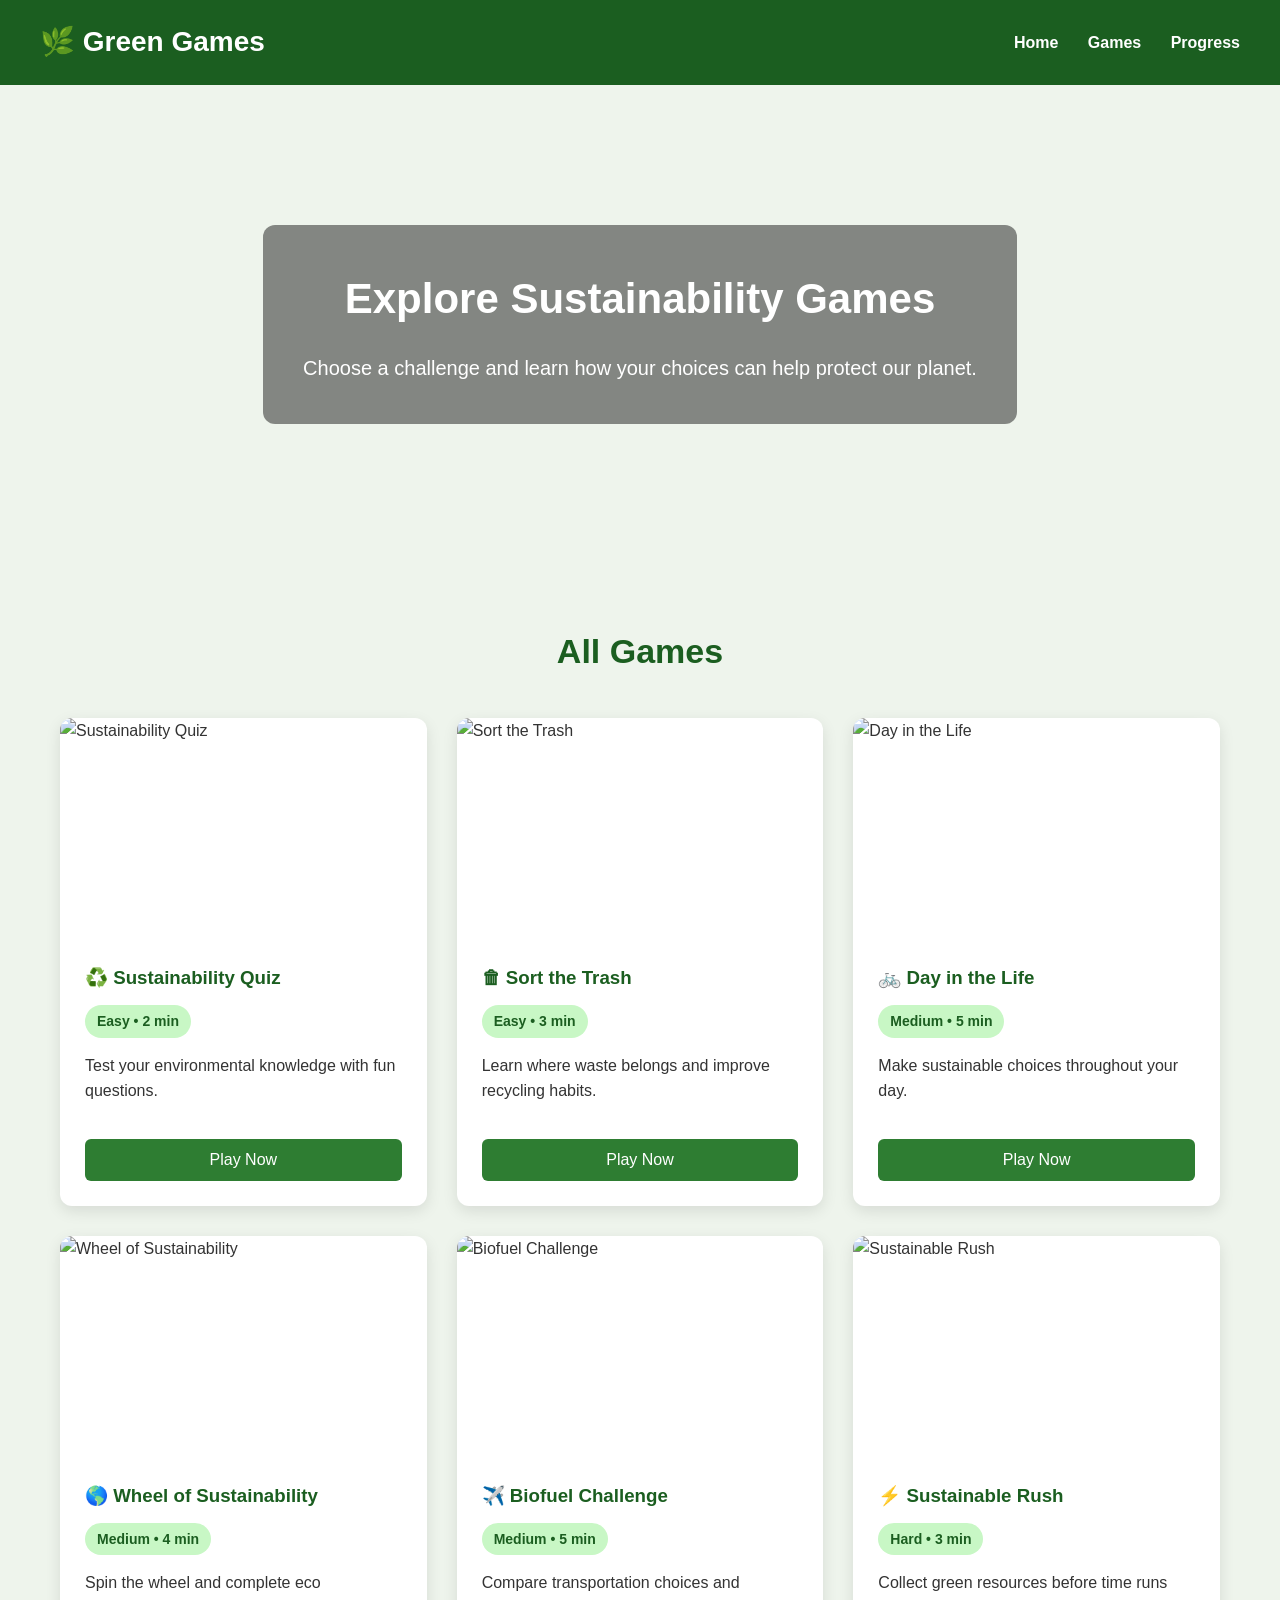
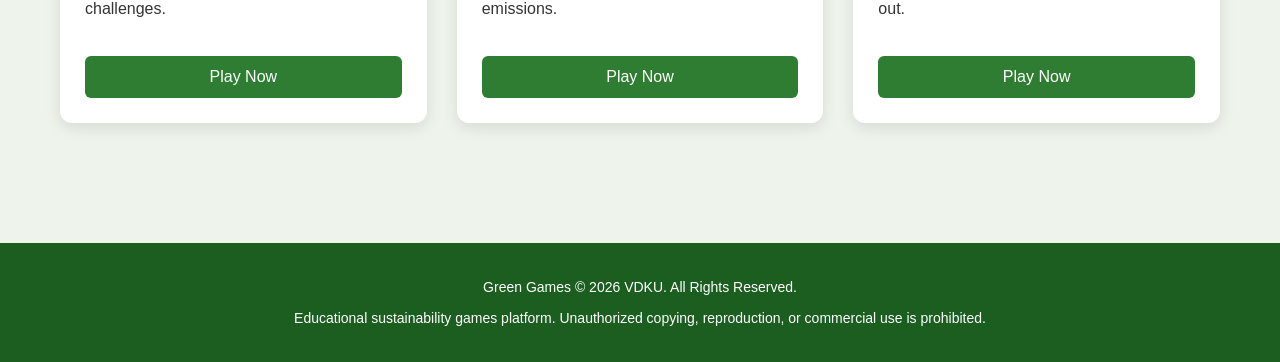
==== commit cadee94e: "LICENSE added" ====
--- a/games.html
+++ b/games.html
@@ -389,7 +389,14 @@
 
 <footer>
 
-Green Games © 2026
+<p>
+Green Games © 2026 VDKU. All Rights Reserved.
+</p>
+
+<p>
+Educational sustainability games platform.
+Unauthorized copying, reproduction, or commercial use is prohibited.
+</p>
 
 </footer>
 
--- a/css/style.css
+++ b/css/style.css
@@ -755,6 +755,12 @@
 
 margin-top:60px;
 
+}footer p {
+
+margin:8px 0;
+
+font-size:14px;
+
 }
 
 
